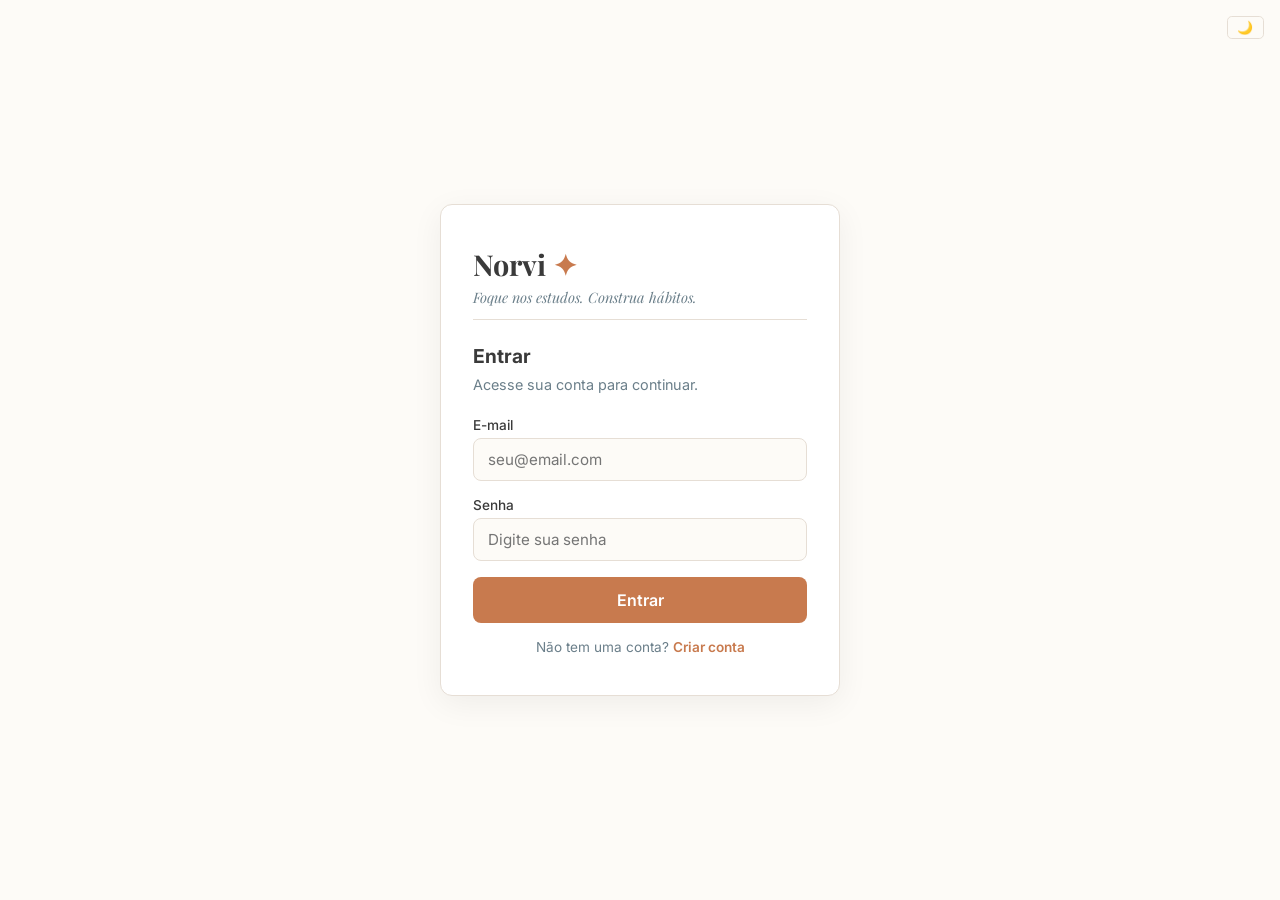
==== dashboard-admin.html @ acfc752b "feat: três níveis de dashboard com login separado e admin panel" ====
<!DOCTYPE html>
<html lang="pt-BR" data-theme="light">
<head>
    <meta charset="UTF-8" />
    <meta name="viewport" content="width=device-width, initial-scale=1.0" />
    <title>Norvi - Admin</title>
    <link rel="preconnect" href="https://fonts.googleapis.com">
    <link rel="preconnect" href="https://fonts.gstatic.com" crossorigin>
    <link href="https://fonts.googleapis.com/css2?family=Playfair+Display:ital,wght@0,400;0,700;1,400&family=Inter:wght@300;400;500;600;700&display=swap" rel="stylesheet">
    <style>
        /* ===== MESMO ESTILO DO DASHBOARD VIP ===== */
        /* (copiar o mesmo CSS do dashboard-vip.html + estilos extras para admin) */
        * {
            margin: 0;
            padding: 0;
            box-sizing: border-box;
        }
        :root {
            --off-white: #FDFBF7;
            --cinza-pedra: #3A3A3A;
            --siena-queimado: #C87A4E;
            --verde-salvia: #8DA89B;
            --azul-cinza: #6B7F8A;
            --marrom-claro: #E6DED5;
            --fonte-titulo: 'Playfair Display', serif;
            --fonte-corpo: 'Inter', sans-serif;
            --bg-body: var(--off-white);
            --bg-card: #FFFFFF;
            --texto-principal: var(--cinza-pedra);
            --texto-secundario: var(--azul-cinza);
            --borda: var(--marrom-claro);
            --sombra: rgba(0, 0, 0, 0.04);
            --transicao: 0.3s ease;
            --radius: 0.75rem;
            --ouro: #D4AF37;
            --sucesso: #5A9A7A;
            --erro: #D45A5A;
            --admin-cor: #7A4A9A;
        }
        [data-theme="dark"] {
            --off-white: #1A1A1A;
            --cinza-pedra: #E8E0D8;
            --siena-queimado: #D48A5A;
            --verde-salvia: #7A9A8A;
            --azul-cinza: #9A9A9A;
            --marrom-claro: #3A3A3A;
            --bg-body: #121212;
            --bg-card: #1E1E1E;
            --texto-principal: #E8E0D8;
            --texto-secundario: #9A9A9A;
            --borda: #3A3A3A;
            --sombra: rgba(0, 0, 0, 0.3);
            --ouro: #D4AF37;
            --sucesso: #5A9A7A;
            --erro: #D45A5A;
            --admin-cor: #9A6ABA;
        }
        body {
            background: var(--bg-body);
            color: var(--texto-principal);
            font-family: var(--fonte-corpo);
            min-height: 100vh;
            transition: background var(--transicao), color var(--transicao);
        }
        .container {
            max-width: 1200px;
            margin: 0 auto;
            padding: 0 1.5rem;
        }
        .top-bar {
            position: fixed;
            top: 0;
            left: 0;
            right: 0;
            z-index: 1000;
            background: var(--bg-card);
            border-bottom: 2px solid var(--admin-cor);
            padding: 0.5rem 1.5rem;
            display: flex;
            justify-content: space-between;
            align-items: center;
            flex-wrap: wrap;
            gap: 0.5rem;
            min-height: 56px;
            backdrop-filter: blur(8px);
            transition: background var(--transicao), border var(--transicao);
        }
        .top-bar .logo-mini {
            font-family: var(--fonte-titulo);
            font-weight: 700;
            font-size: 1.2rem;
            color: var(--texto-principal);
            text-decoration: none;
        }
        .top-bar .logo-mini span {
            color: var(--admin-cor);
        }
        .top-bar-acoes {
            display: flex;
            align-items: center;
            gap: 0.8rem;
            flex-wrap: wrap;
        }
        .top-bar .usuario-info {
            font-size: 0.8rem;
            color: var(--texto-secundario);
            display: flex;
            align-items: center;
            gap: 0.5rem;
        }
        .top-bar .usuario-info .badge {
            padding: 0.15rem 0.6rem;
            border-radius: 2rem;
            font-size: 0.6rem;
            font-weight: 700;
            text-transform: uppercase;
            letter-spacing: 0.5px;
        }
        .badge-admin {
            background: var(--admin-cor);
            color: #fff;
        }
        .btn-sair {
            background: transparent;
            border: 1px solid var(--borda);
            border-radius: 0.3rem;
            padding: 0.2rem 0.8rem;
            font-size: 0.7rem;
            font-weight: 600;
            color: var(--texto-secundario);
            cursor: pointer;
            transition: all 0.2s ease;
            font-family: var(--fonte-corpo);
            text-decoration: none;
        }
        .btn-sair:hover {
            border-color: var(--erro);
            color: var(--erro);
        }
        .tema-btn {
            background: transparent;
            border: 1px solid var(--borda);
            border-radius: 0.3rem;
            padding: 0.2rem 0.6rem;
            font-size: 0.8rem;
            font-weight: 600;
            color: var(--texto-secundario);
            cursor: pointer;
            transition: all 0.2s ease;
            font-family: var(--fonte-corpo);
        }
        .tema-btn:hover {
            border-color: var(--siena-queimado);
            color: var(--siena-queimado);
        }
        .dashboard-main {
            margin-top: 4.5rem;
            padding: 2rem 0;
        }
        .dashboard-grid {
            display: grid;
            grid-template-columns: 220px 1fr;
            gap: 2rem;
        }
        .sidebar {
            background: var(--bg-card);
            border: 1px solid var(--borda);
            border-radius: var(--radius);
            padding: 1.5rem 1rem;
            height: fit-content;
            position: sticky;
            top: 4.5rem;
        }
        .sidebar .usuario-avatar {
            text-align: center;
            margin-bottom: 1.5rem;
            padding-bottom: 1rem;
            border-bottom: 1px solid var(--borda);
        }
        .sidebar .usuario-avatar .avatar {
            width: 56px;
            height: 56px;
            border-radius: 50%;
            background: var(--admin-cor);
            color: #fff;
            display: flex;
            align-items: center;
            justify-content: center;
            font-size: 1.6rem;
            font-weight: 700;
            margin: 0 auto 0.5rem;
            font-family: var(--fonte-titulo);
        }
        .sidebar .usuario-avatar .nome {
            font-weight: 600;
            font-size: 0.9rem;
        }
        .sidebar .usuario-avatar .email {
            font-size: 0.7rem;
            color: var(--texto-secundario);
        }
        .sidebar nav {
            display: flex;
            flex-direction: column;
            gap: 0.2rem;
        }
        .sidebar nav a {
            display: flex;
            align-items: center;
            gap: 0.6rem;
            padding: 0.5rem 0.8rem;
            border-radius: 0.4rem;
            color: var(--texto-secundario);
            text-decoration: none;
            transition: all 0.2s ease;
            font-size: 0.85rem;
            font-weight: 500;
            cursor: pointer;
        }
        .sidebar nav a:hover {
            background: var(--bg-body);
            color: var(--texto-principal);
        }
        .sidebar nav a.ativo {
            background: rgba(200, 122, 78, 0.12);
            color: var(--siena-queimado);
        }
        .sidebar nav a .icone {
            font-size: 1rem;
            width: 22px;
            text-align: center;
        }
        .conteudo {
            background: var(--bg-card);
            border: 1px solid var(--borda);
            border-radius: var(--radius);
            padding: 2rem;
            transition: background var(--transicao), border var(--transicao);
        }
        .conteudo .page-header {
            display: flex;
            justify-content: space-between;
            align-items: center;
            margin-bottom: 1.5rem;
            flex-wrap: wrap;
            gap: 1rem;
        }
        .conteudo .page-header h2 {
            font-family: var(--fonte-titulo);
            font-size: 1.6rem;
            font-weight: 700;
        }
        .conteudo .page-header .data {
            font-size: 0.8rem;
            color: var(--texto-secundario);
        }

        /* ===== ADMIN - PAINEL DE CONTROLE ===== */
        .admin-stats {
            display: grid;
            grid-template-columns: repeat(auto-fit, minmax(160px, 1fr));
            gap: 1rem;
            margin-bottom: 2rem;
        }
        .admin-stat-card {
            background: var(--bg-body);
            border: 1px solid var(--borda);
            border-radius: var(--radius);
            padding: 1rem;
            text-align: center;
        }
        .admin-stat-card .numero {
            font-size: 1.8rem;
            font-weight: 700;
            font-family: var(--fonte-titulo);
            color: var(--admin-cor);
        }
        .admin-stat-card .rotulo {
            font-size: 0.75rem;
            color: var(--texto-secundario);
        }

        .tabela-usuarios {
            width: 100%;
            border-collapse: collapse;
            font-size: 0.85rem;
            margin-top: 0.5rem;
        }
        .tabela-usuarios th {
            text-align: left;
            padding: 0.5rem;
            border-bottom: 2px solid var(--borda);
            color: var(--texto-secundario);
            font-weight: 600;
            font-size: 0.75rem;
            text-transform: uppercase;
            letter-spacing: 0.5px;
        }
        .tabela-usuarios td {
            padding: 0.5rem;
            border-bottom: 1px solid var(--borda);
        }
        .tabela-usuarios .badge-role {
            padding: 0.15rem 0.5rem;
            border-radius: 2rem;
            font-size: 0.6rem;
            font-weight: 700;
            text-transform: uppercase;
        }
        .badge-role-normal {
            background: var(--azul-cinza);
            color: #fff;
        }
        .badge-role-vip {
            background: var(--ouro);
            color: #1A1A1A;
        }
        .badge-role-admin {
            background: var(--admin-cor);
            color: #fff;
        }
        .badge-role-banido {
            background: var(--erro);
            color: #fff;
        }
        .btn-acao {
            padding: 0.2rem 0.6rem;
            border: none;
            border-radius: 0.3rem;
            font-size: 0.65rem;
            font-weight: 600;
            cursor: pointer;
            transition: all 0.2s ease;
            font-family: var(--fonte-corpo);
            margin: 0.1rem;
        }
        .btn-acao.promover {
            background: var(--ouro);
            color: #1A1A1A;
        }
        .btn-acao.promover:hover {
            transform: scale(1.05);
        }
        .btn-acao.rebaixar {
            background: var(--azul-cinza);
            color: #fff;
        }
        .btn-acao.rebaixar:hover {
            transform: scale(1.05);
        }
        .btn-acao.banir {
            background: var(--erro);
            color: #fff;
        }
        .btn-acao.banir:hover {
            transform: scale(1.05);
        }
        .btn-acao.desbanir {
            background: var(--sucesso);
            color: #fff;
        }
        .btn-acao.desbanir:hover {
            transform: scale(1.05);
        }
        .btn-acao.remover {
            background: #222;
            color: #fff;
        }
        .btn-acao.remover:hover {
            transform: scale(1.05);
        }

        .feedback-global {
            position: fixed;
            top: 5rem;
            left: 50%;
            transform: translateX(-50%) translateY(-20px);
            padding: 0.7rem 1.8rem;
            border-radius: 0.5rem;
            font-weight: 500;
            font-size: 0.9rem;
            z-index: 3000;
            opacity: 0;
            visibility: hidden;
            transition: opacity 0.4s ease, transform 0.4s ease, visibility 0.4s ease;
            max-width: 90%;
            text-align: center;
            box-shadow: 0 8px 32px rgba(0, 0, 0, 0.12);
        }
        .feedback-global.visivel {
            opacity: 1;
            visibility: visible;
            transform: translateX(-50%) translateY(0);
        }
        .feedback-global.sucesso {
            background: var(--sucesso);
            color: #fff;
        }
        .feedback-global.erro {
            background: var(--erro);
            color: #fff;
        }
        .feedback-global.info {
            background: var(--azul-cinza);
            color: #fff;
        }

        @media (max-width:820px) {
            .dashboard-grid {
                grid-template-columns: 1fr;
            }
            .sidebar {
                position: static;
                display: flex;
                flex-wrap: wrap;
                gap: 0.5rem;
                align-items: center;
                padding: 0.8rem 1rem;
            }
            .sidebar .usuario-avatar {
                display: flex;
                align-items: center;
                gap: 0.8rem;
                border-bottom: none;
                padding-bottom: 0;
                margin-bottom: 0;
                flex: 1;
            }
            .sidebar .usuario-avatar .avatar {
                width: 36px;
                height: 36px;
                font-size: 1.2rem;
                margin: 0;
            }
            .sidebar nav {
                flex-direction: row;
                flex-wrap: wrap;
            }
            .sidebar nav a {
                padding: 0.3rem 0.6rem;
                font-size: 0.75rem;
            }
            .conteudo {
                padding: 1.2rem;
            }
            .tabela-usuarios {
                font-size: 0.7rem;
            }
            .tabela-usuarios th,
            .tabela-usuarios td {
                padding: 0.3rem;
            }
            .btn-acao {
                font-size: 0.55rem;
                padding: 0.15rem 0.4rem;
            }
        }
        @media (max-width:480px) {
            .conteudo .page-header h2 {
                font-size: 1.2rem;
            }
            .admin-stats {
                grid-template-columns: 1fr 1fr;
            }
            .top-bar .logo-mini {
                font-size: 1rem;
            }
            .top-bar-acoes {
                gap: 0.3rem;
            }
            .btn-sair {
                font-size: 0.6rem;
                padding: 0.15rem 0.6rem;
            }
            .tema-btn {
                font-size: 0.7rem;
                padding: 0.15rem 0.5rem;
            }
            .tabela-usuarios {
                font-size: 0.6rem;
            }
            .tabela-usuarios th,
            .tabela-usuarios td {
                padding: 0.2rem;
            }
            .btn-acao {
                font-size: 0.5rem;
                padding: 0.1rem 0.3rem;
                margin: 0.05rem;
            }
        }
    </style>
</head>
<body>

    <!-- TOP BAR -->
    <header class="top-bar">
        <a href="dashboard-admin.html" class="logo-mini">Norvi <span>✦</span> <span style="font-size:0.6rem;color:var(--admin-cor);">ADMIN</span></a>
        <div class="top-bar-acoes">
            <div class="usuario-info">
                <span id="usuarioNome">Admin</span>
                <span class="badge badge-admin">Admin</span>
            </div>
            <button class="tema-btn" id="temaBtn">🌙</button>
            <a href="login.html" class="btn-sair">Sair</a>
        </div>
    </header>

    <main class="dashboard-main">
        <div class="container">
            <div class="dashboard-grid">
                <aside class="sidebar">
                    <div class="usuario-avatar">
                        <div class="avatar" id="avatarInicial">A</div>
                        <div><div class="nome" id="sidebarNome">Admin</div><div class="email" id="sidebarEmail">admin@norvi.com</div></div>
                    </div>
                    <nav id="menuNav">
                        <a class="ativo" data-pagina="painel"><span class="icone">📊</span> Painel</a>
                        <a data-pagina="usuarios"><span class="icone">👥</span> Usuários</a>
                        <a data-pagina="config"><span class="icone">⚙️</span> Configurações</a>
                    </nav>
                </aside>

                <section class="conteudo" id="conteudoPrincipal">

                    <!-- PAINEL -->
                    <div id="paginaPainel">
                        <div class="page-header">
                            <h2>📊 Painel Administrativo</h2>
                            <span class="data" id="dataAtual"></span>
                        </div>

                        <div class="admin-stats" id="adminStats">
                            <div class="admin-stat-card">
                                <div class="numero" id="totalUsuarios">0</div>
                                <div class="rotulo">Total de Usuários</div>
                            </div>
                            <div class="admin-stat-card">
                                <div class="numero" id="totalVIP">0</div>
                                <div class="rotulo">Usuários VIP</div>
                            </div>
                            <div class="admin-stat-card">
                                <div class="numero" id="totalBanidos">0</div>
                                <div class="rotulo">Usuários Banidos</div>
                            </div>
                            <div class="admin-stat-card">
                                <div class="numero" id="totalAdmins">0</div>
                                <div class="rotulo">Administradores</div>
                            </div>
                        </div>

                        <div style="background:var(--bg-body);border-radius:var(--radius);padding:1rem;border:1px solid var(--borda);">
                            <h4 style="margin-bottom:0.5rem;font-size:0.9rem;">📋 Últimas Atividades</h4>
                            <div id="ultimasAtividades" style="font-size:0.85rem;color:var(--texto-secundario);">
                                <p>✅ Bem-vindo ao painel administrativo, SrPão!</p>
                                <p>👑 Você tem controle total sobre os usuários.</p>
                            </div>
                        </div>
                    </div>

                    <!-- USUÁRIOS -->
                    <div id="paginaUsuarios" style="display:none;">
                        <div class="page-header">
                            <h2>👥 Gerenciar Usuários</h2>
                            <span class="data">Sincronizado</span>
                        </div>
                        <p style="font-size:0.8rem;color:var(--texto-secundario);margin-bottom:1rem;">
                            Gerencie todos os usuários da plataforma. Você pode promover, banir ou remover contas.
                        </p>
                        <div style="overflow-x:auto;">
                            <table class="tabela-usuarios" id="tabelaUsuarios">
                                <thead>
                                    <tr>
                                        <th>Usuário</th>
                                        <th>E-mail</th>
                                        <th>Cargo</th>
                                        <th>Status</th>
                                        <th>Ações</th>
                                    </tr>
                                </thead>
                                <tbody id="listaUsuarios">
                                    <!-- Injetado via JS -->
                                </tbody>
                            </table>
                        </div>
                    </div>

                    <!-- CONFIGURAÇÕES -->
                    <div id="paginaConfig" style="display:none;">
                        <div class="page-header">
                            <h2>⚙️ Configurações</h2>
                            <span class="data">Admin</span>
                        </div>
                        <div style="background:var(--bg-body);border-radius:var(--radius);padding:1.5rem;border:1px solid var(--borda);">
                            <h4 style="margin-bottom:0.5rem;">🔧 Ações do Sistema</h4>
                            <div style="display:flex;gap:0.8rem;flex-wrap:wrap;margin-top:0.5rem;">
                                <button onclick="if(confirm('Resetar todos os dados?')){localStorage.clear();location.reload();}" style="padding:0.4rem 1rem;background:var(--erro);color:#fff;border:none;border-radius:0.3rem;cursor:pointer;font-weight:600;font-family:var(--fonte-corpo);">
                                    Resetar Dados
                                </button>
                                <button onclick="mostrarFeedback('🔄 Dados sincronizados com sucesso!','sucesso');" style="padding:0.4rem 1rem;background:var(--sucesso);color:#fff;border:none;border-radius:0.3rem;cursor:pointer;font-weight:600;font-family:var(--fonte-corpo);">
                                    Sincronizar Agora
                                </button>
                                <button onclick="exportarDados();" style="padding:0.4rem 1rem;background:var(--azul-cinza);color:#fff;border:none;border-radius:0.3rem;cursor:pointer;font-weight:600;font-family:var(--fonte-corpo);">
                                    Exportar Dados (JSON)
                                </button>
                            </div>
                        </div>
                    </div>

                </section>
            </div>
        </div>
    </main>

    <script>
        (function() {
            'use strict';

            // ============================================================
            // SESSÃO
            // ============================================================
            const sessao = JSON.parse(localStorage.getItem('norvi_sessao') || '{}');
            if (!sessao.email || sessao.tipo !== 'admin') {
                window.location.href = 'login.html';
                return;
            }

            // ============================================================
            // BASE DE DADOS DE USUÁRIOS (SIMULADA)
            // ============================================================
            let usuariosDB = [
                { id: 1, nome: 'Ana C.', email: 'ana@email.com', tipo: 'normal', status: 'ativo' },
                { id: 2, nome: 'João M.', email: 'joao@email.com', tipo: 'normal', status: 'ativo' },
                { id: 3, nome: 'Carla S.', email: 'carla@email.com', tipo: 'vip', status: 'ativo' },
                { id: 4, nome: 'Pedro R.', email: 'pedro@email.com', tipo: 'normal', status: 'banido' },
                { id: 5, nome: 'SrPão', email: 'admin@norvi.com', tipo: 'admin', status: 'ativo' },
                { id: 6, nome: 'VIP User', email: 'vip@email.com', tipo: 'vip', status: 'ativo' },
            ];

            // ============================================================
            // FUNÇÕES DE RENDERIZAÇÃO
            // ============================================================
            function renderizarUsuario() {
                const ini = sessao.nome.charAt(0).toUpperCase();
                document.getElementById('avatarInicial').textContent = ini;
                document.getElementById('sidebarNome').textContent = sessao.nome;
                document.getElementById('sidebarEmail').textContent = sessao.email;
                document.getElementById('usuarioNome').textContent = sessao.nome;
            }

            function renderizarStats() {
                const total = usuariosDB.length;
                const vips = usuariosDB.filter(u => u.tipo === 'vip' && u.status === 'ativo').length;
                const banidos = usuariosDB.filter(u => u.status === 'banido').length;
                const admins = usuariosDB.filter(u => u.tipo === 'admin').length;
                document.getElementById('totalUsuarios').textContent = total;
                document.getElementById('totalVIP').textContent = vips;
                document.getElementById('totalBanidos').textContent = banidos;
                document.getElementById('totalAdmins').textContent = admins;
            }

            function renderizarTabelaUsuarios() {
                const tbody = document.getElementById('listaUsuarios');
                tbody.innerHTML = '';

                usuariosDB.forEach(u => {
                    const tr = document.createElement('tr');

                    // Nome
                    const tdNome = document.createElement('td');
                    tdNome.textContent = u.nome;

                    // Email
                    const tdEmail = document.createElement('td');
                    tdEmail.textContent = u.email;

                    // Cargo
                    const tdCargo = document.createElement('td');
                    const badge = document.createElement('span');
                    badge.className = 'badge-role';
                    if (u.tipo === 'admin') {
                        badge.classList.add('badge-role-admin');
                        badge.textContent = 'Admin';
                    } else if (u.tipo === 'vip') {
                        badge.classList.add('badge-role-vip');
                        badge.textContent = 'VIP';
                    } else {
                        badge.classList.add('badge-role-normal');
                        badge.textContent = 'Normal';
                    }
                    tdCargo.appendChild(badge);

                    // Status
                    const tdStatus = document.createElement('td');
                    const statusBadge = document.createElement('span');
                    statusBadge.className = 'badge-role';
                    if (u.status === 'banido') {
                        statusBadge.classList.add('badge-role-banido');
                        statusBadge.textContent = 'Banido';
                    } else {
                        statusBadge.classList.add('badge-role-normal');
                        statusBadge.textContent = 'Ativo';
                    }
                    tdStatus.appendChild(statusBadge);

                    // Ações
                    const tdAcoes = document.createElement('td');
                    tdAcoes.style.display = 'flex';
                    tdAcoes.style.gap = '0.2rem';
                    tdAcoes.style.flexWrap = 'wrap';

                    // Não pode remover/banir o próprio admin
                    const isSelf = u.email === sessao.email;

                    if (u.tipo !== 'admin' || isSelf) {
                        // Promover a VIP
                        if (u.tipo !== 'vip' && u.status !== 'banido' && !isSelf) {
                            const btnPromover = document.createElement('button');
                            btnPromover.className = 'btn-acao promover';
                            btnPromover.textContent = '⬆ VIP';
                            btnPromover.addEventListener('click', function(e) {
                                e.stopPropagation();
                                u.tipo = 'vip';
                                u.status = 'ativo';
                                renderizarTudo();
                                mostrarFeedback(`✅ ${u.nome} promovido a VIP!`, 'sucesso');
                            });
                            tdAcoes.appendChild(btnPromover);
                        }

                        // Rebaixar de VIP
                        if (u.tipo === 'vip' && !isSelf) {
                            const btnRebaixar = document.createElement('button');
                            btnRebaixar.className = 'btn-acao rebaixar';
                            btnRebaixar.textContent = '⬇ Normal';
                            btnRebaixar.addEventListener('click', function(e) {
                                e.stopPropagation();
                                u.tipo = 'normal';
                                renderizarTudo();
                                mostrarFeedback(`↕️ ${u.nome} rebaixado para Normal.`, 'info');
                            });
                            tdAcoes.appendChild(btnRebaixar);
                        }

                        // Banir
                        if (u.status !== 'banido' && !isSelf) {
                            const btnBanir = document.createElement('button');
                            btnBanir.className = 'btn-acao banir';
                            btnBanir.textContent = '🚫 Banir';
                            btnBanir.addEventListener('click', function(e) {
                                e.stopPropagation();
                                if (confirm(`Banir ${u.nome}?`)) {
                                    u.status = 'banido';
                                    renderizarTudo();
                                    mostrarFeedback(`⛔ ${u.nome} foi banido.`, 'erro');
                                }
                            });
                            tdAcoes.appendChild(btnBanir);
                        }

                        // Desbanir
                        if (u.status === 'banido' && !isSelf) {
                            const btnDesbanir = document.createElement('button');
                            btnDesbanir.className = 'btn-acao desbanir';
                            btnDesbanir.textContent = '✅ Desbanir';
                            btnDesbanir.addEventListener('click', function(e) {
                                e.stopPropagation();
                                u.status = 'ativo';
                                renderizarTudo();
                                mostrarFeedback(`✅ ${u.nome} foi desbanido.`, 'sucesso');
                            });
                            tdAcoes.appendChild(btnDesbanir);
                        }

                        // Remover (apenas para não-admin)
                        if (u.tipo !== 'admin' && !isSelf) {
                            const btnRemover = document.createElement('button');
                            btnRemover.className = 'btn-acao remover';
                            btnRemover.textContent = '🗑️';
                            btnRemover.addEventListener('click', function(e) {
                                e.stopPropagation();
                                if (confirm(`Remover permanentemente ${u.nome}?`)) {
                                    const idx = usuariosDB.indexOf(u);
                                    if (idx > -1) {
                                        usuariosDB.splice(idx, 1);
                                        renderizarTudo();
                                        mostrarFeedback(`🗑️ ${u.nome} removido do sistema.`, 'info');
                                    }
                                }
                            });
                            tdAcoes.appendChild(btnRemover);
                        }
                    } else {
                        const span = document.createElement('span');
                        span.style.fontSize = '0.6rem';
                        span.style.color = 'var(--texto-secundario)';
                        span.textContent = '👑 Você';
                        tdAcoes.appendChild(span);
                    }

                    tr.appendChild(tdNome);
                    tr.appendChild(tdEmail);
                    tr.appendChild(tdCargo);
                    tr.appendChild(tdStatus);
                    tr.appendChild(tdAcoes);
                    tbody.appendChild(tr);
                });
            }

            function renderizarTudo() {
                renderizarStats();
                renderizarTabelaUsuarios();
            }

            // ============================================================
            // NAVEGAÇÃO
            // ============================================================
            function navegarPara(pagina) {
                const paginas = ['painel', 'usuarios', 'config'];
                paginas.forEach(p => {
                    const el = document.getElementById('pagina' + p.charAt(0).toUpperCase() + p.slice(1));
                    if (el) el.style.display = (p === pagina) ? 'block' : 'none';
                });
                document.querySelectorAll('#menuNav a').forEach(a => {
                    a.classList.toggle('ativo', a.dataset.pagina === pagina);
                });
                if (pagina === 'painel') renderizarStats();
                if (pagina === 'usuarios') renderizarTabelaUsuarios();
                if (history.pushState) history.pushState(null, '', '#pagina=' + pagina);
            }

            document.querySelectorAll('#menuNav a').forEach(link => {
                link.addEventListener('click', function(e) {
                    e.preventDefault();
                    navegarPara(this.dataset.pagina);
                });
            });

            // ============================================================
            // EXPORTAR DADOS
            // ============================================================
            window.exportarDados = function() {
                const data = {
                    usuarios: usuariosDB,
                    exportado: new Date().toISOString()
                };
                const blob = new Blob([JSON.stringify(data, null, 2)], { type: 'application/json' });
                const url = URL.createObjectURL(blob);
                const a = document.createElement('a');
                a.href = url;
                a.download = 'norvi_usuarios_' + Date.now() + '.json';
                document.body.appendChild(a);
                a.click();
                document.body.removeChild(a);
                URL.revokeObjectURL(url);
                mostrarFeedback('📥 Dados exportados com sucesso!', 'sucesso');
            };

            // ============================================================
            // TEMA
            // ============================================================
            function alternarTema() {
                const html = document.documentElement;
                const atual = html.getAttribute('data-theme');
                const novo = atual === 'dark' ? 'light' : 'dark';
                html.setAttribute('data-theme', novo);
                document.getElementById('temaBtn').textContent = novo === 'dark' ? '☀️' : '🌙';
                localStorage.setItem('norvi_tema', novo);
            }
            const tema = localStorage.getItem('norvi_tema') || 'light';
            document.documentElement.setAttribute('data-theme', tema);
            document.getElementById('temaBtn').textContent = tema === 'dark' ? '☀️' : '🌙';
            document.getElementById('temaBtn').addEventListener('click', alternarTema);

            // ============================================================
            // DATA
            // ============================================================
            function atualizarData() {
                const agora = new Date();
                const dias = ['domingo', 'segunda', 'terça', 'quarta', 'quinta', 'sexta', 'sábado'];
                const meses = ['janeiro', 'fevereiro', 'março', 'abril', 'maio', 'junho', 'julho', 'agosto', 'setembro',
                    'outubro', 'novembro', 'dezembro'
                ];
                document.getElementById('dataAtual').textContent =
                    `${dias[agora.getDay()]}, ${agora.getDate()} ${meses[agora.getMonth()]} ${agora.getFullYear()}`;
            }

            // ============================================================
            // FEEDBACK
            // ============================================================
            let feedbackTimeout = null;

            function mostrarFeedback(msg, tipo = 'info', duracao = 3500) {
                let el = document.getElementById('feedbackGlobal');
                if (!el) {
                    const d = document.createElement('div');
                    d.id = 'feedbackGlobal';
                    d.className = 'feedback-global';
                    document.body.appendChild(d);
                    el = d;
                }
                if (feedbackTimeout) clearTimeout(feedbackTimeout);
                el.className = 'feedback-global';
                el.textContent = msg;
                void el.offsetWidth;
                el.classList.add('visivel', tipo);
                feedbackTimeout = setTimeout(() => { el.classList.remove('visivel');
                    feedbackTimeout = null; }, duracao);
            }
            window.mostrarFeedback = mostrarFeedback;

            // ============================================================
            // SAIR
            // ============================================================
            document.querySelector('.btn-sair').addEventListener('click', function(e) {
                e.preventDefault();
                if (confirm('Deseja sair?')) {
                    localStorage.removeItem('norvi_sessao');
                    window.location.href = 'login.html';
                }
            });

            // ============================================================
            // INICIAR
            // ============================================================
            renderizarUsuario();
            atualizarData();
            renderizarTudo();

            const hash = window.location.hash.match(/pagina=(\w+)/);
            navegarPara(hash ? hash[1] : 'painel');

            window.addEventListener('hashchange', function() {
                const h = window.location.hash.match(/pagina=(\w+)/);
                if (h) navegarPara(h[1]);
            });

        })();
    </script>
</body>
</html>
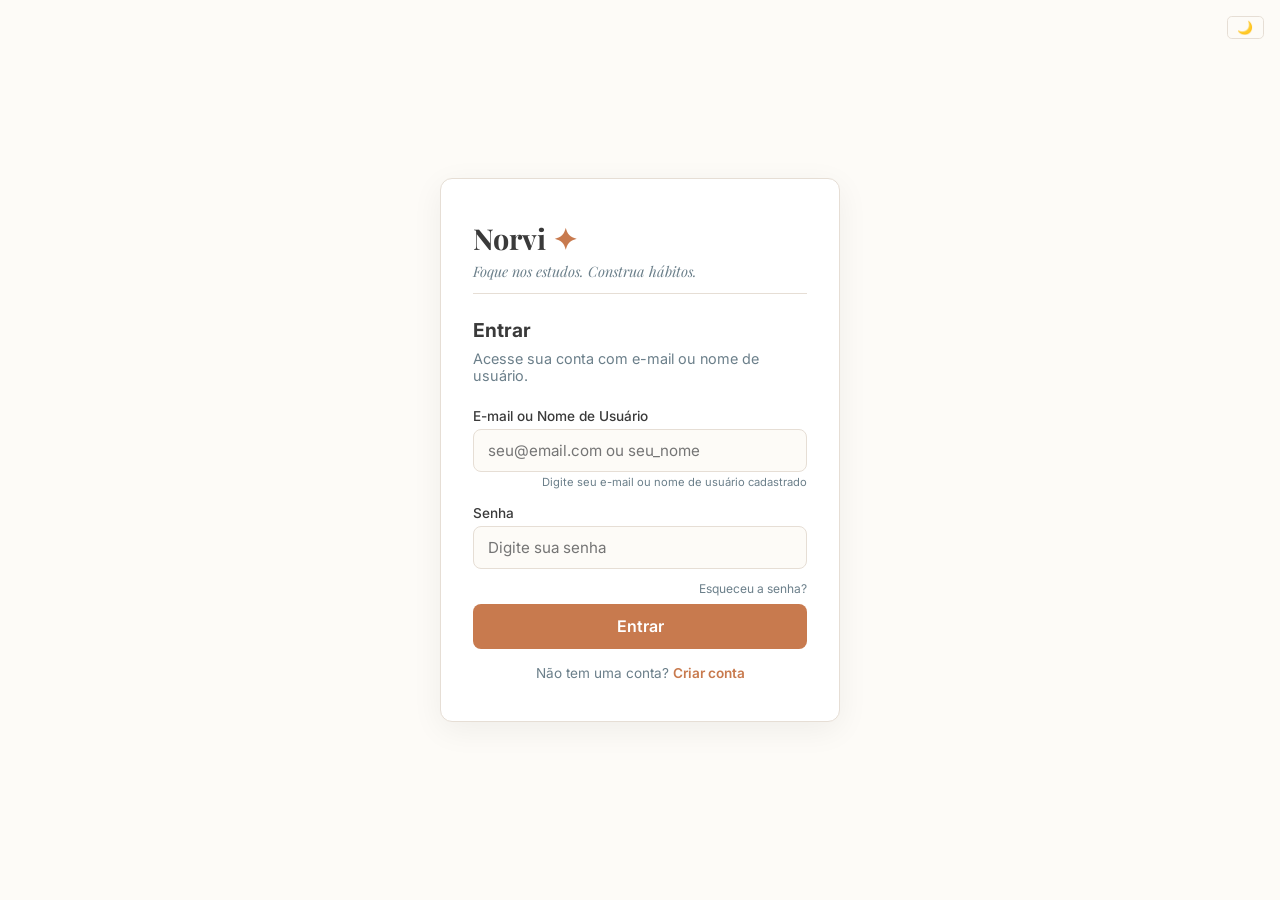
==== commit 5419b2db: "fix: admin panel agora mostra apenas usuarios reais do localStorage" ====
--- a/dashboard-admin.html
+++ b/dashboard-admin.html
@@ -9,7 +9,6 @@
     <link href="https://fonts.googleapis.com/css2?family=Playfair+Display:ital,wght@0,400;0,700;1,400&family=Inter:wght@300;400;500;600;700&display=swap" rel="stylesheet">
     <style>
         /* ===== MESMO ESTILO DO DASHBOARD VIP ===== */
-        /* (copiar o mesmo CSS do dashboard-vip.html + estilos extras para admin) */
         * {
             margin: 0;
             padding: 0;
@@ -255,7 +254,6 @@
             color: var(--texto-secundario);
         }
 
-        /* ===== ADMIN - PAINEL DE CONTROLE ===== */
         .admin-stats {
             display: grid;
             grid-template-columns: repeat(auto-fit, minmax(160px, 1fr));
@@ -553,7 +551,8 @@
                             <h4 style="margin-bottom:0.5rem;font-size:0.9rem;">📋 Últimas Atividades</h4>
                             <div id="ultimasAtividades" style="font-size:0.85rem;color:var(--texto-secundario);">
                                 <p>✅ Bem-vindo ao painel administrativo, SrPão!</p>
-                                <p>👑 Você tem controle total sobre os usuários.</p>
+                                <p>👑 Você tem controle total sobre os usuários reais.</p>
+                                <p id="ultimoUpdate" style="font-size:0.75rem;color:var(--texto-secundario);margin-top:0.3rem;"></p>
                             </div>
                         </div>
                     </div>
@@ -562,15 +561,16 @@
                     <div id="paginaUsuarios" style="display:none;">
                         <div class="page-header">
                             <h2>👥 Gerenciar Usuários</h2>
-                            <span class="data">Sincronizado</span>
+                            <span class="data" id="sincronizacaoStatus">✅ Sincronizado</span>
                         </div>
                         <p style="font-size:0.8rem;color:var(--texto-secundario);margin-bottom:1rem;">
-                            Gerencie todos os usuários da plataforma. Você pode promover, banir ou remover contas.
+                            Lista de usuários reais cadastrados na plataforma. Gerencie contas, promoções e banimentos.
                         </p>
                         <div style="overflow-x:auto;">
                             <table class="tabela-usuarios" id="tabelaUsuarios">
                                 <thead>
                                     <tr>
+                                        <th>#</th>
                                         <th>Usuário</th>
                                         <th>E-mail</th>
                                         <th>Cargo</th>
@@ -583,6 +583,14 @@
                                 </tbody>
                             </table>
                         </div>
+                        <div style="margin-top:1rem;display:flex;gap:0.8rem;flex-wrap:wrap;">
+                            <button onclick="sincronizarUsuarios()" style="padding:0.4rem 1.2rem;background:var(--sucesso);color:#fff;border:none;border-radius:0.3rem;cursor:pointer;font-weight:600;font-family:var(--fonte-corpo);">
+                                🔄 Sincronizar Agora
+                            </button>
+                            <span style="font-size:0.75rem;color:var(--texto-secundario);display:flex;align-items:center;">
+                                Última sincronização: <span id="ultimaSincronizacao" style="margin-left:0.3rem;">agora</span>
+                            </span>
+                        </div>
                     </div>
 
                     <!-- CONFIGURAÇÕES -->
@@ -597,7 +605,7 @@
                                 <button onclick="if(confirm('Resetar todos os dados?')){localStorage.clear();location.reload();}" style="padding:0.4rem 1rem;background:var(--erro);color:#fff;border:none;border-radius:0.3rem;cursor:pointer;font-weight:600;font-family:var(--fonte-corpo);">
                                     Resetar Dados
                                 </button>
-                                <button onclick="mostrarFeedback('🔄 Dados sincronizados com sucesso!','sucesso');" style="padding:0.4rem 1rem;background:var(--sucesso);color:#fff;border:none;border-radius:0.3rem;cursor:pointer;font-weight:600;font-family:var(--fonte-corpo);">
+                                <button onclick="sincronizarUsuarios();mostrarFeedback('🔄 Dados sincronizados com sucesso!','sucesso');" style="padding:0.4rem 1rem;background:var(--sucesso);color:#fff;border:none;border-radius:0.3rem;cursor:pointer;font-weight:600;font-family:var(--fonte-corpo);">
                                     Sincronizar Agora
                                 </button>
                                 <button onclick="exportarDados();" style="padding:0.4rem 1rem;background:var(--azul-cinza);color:#fff;border:none;border-radius:0.3rem;cursor:pointer;font-weight:600;font-family:var(--fonte-corpo);">
@@ -626,19 +634,40 @@
             }
 
             // ============================================================
-            // BASE DE DADOS DE USUÁRIOS (SIMULADA)
-            // ============================================================
-            let usuariosDB = [
-                { id: 1, nome: 'Ana C.', email: 'ana@email.com', tipo: 'normal', status: 'ativo' },
-                { id: 2, nome: 'João M.', email: 'joao@email.com', tipo: 'normal', status: 'ativo' },
-                { id: 3, nome: 'Carla S.', email: 'carla@email.com', tipo: 'vip', status: 'ativo' },
-                { id: 4, nome: 'Pedro R.', email: 'pedro@email.com', tipo: 'normal', status: 'banido' },
-                { id: 5, nome: 'SrPão', email: 'admin@norvi.com', tipo: 'admin', status: 'ativo' },
-                { id: 6, nome: 'VIP User', email: 'vip@email.com', tipo: 'vip', status: 'ativo' },
-            ];
-
-            // ============================================================
-            // FUNÇÕES DE RENDERIZAÇÃO
+            // FUNÇÃO PARA BUSCAR USUÁRIOS DO LOCALSTORAGE (APENAS REAIS)
+            // ============================================================
+            function getUsuariosReais() {
+                const usuariosStr = localStorage.getItem('norvi_usuarios');
+                const usuarios = usuariosStr ? JSON.parse(usuariosStr) : [];
+
+                // Adiciona o admin manualmente se não existir na lista
+                const adminExists = usuarios.find(u => u.email === 'admin@norvi.com');
+                if (!adminExists) {
+                    usuarios.push({
+                        id: 'admin_' + Date.now(),
+                        nome: 'SrPão',
+                        email: 'admin@norvi.com',
+                        senha: 'Reipao20114377!',
+                        tipo: 'admin',
+                        status: 'ativo',
+                        dataCriacao: new Date().toISOString()
+                    });
+                    localStorage.setItem('norvi_usuarios', JSON.stringify(usuarios));
+                }
+
+                // Garantir que todos os usuários tenham os campos necessários
+                return usuarios.map(u => ({
+                    ...u,
+                    id: u.id || 'user_' + Date.now() + '_' + Math.random().toString(36).substr(2, 6),
+                    nome: u.nome || u.email.split('@')[0] || 'Usuário',
+                    tipo: u.tipo || 'normal',
+                    status: u.status || 'ativo',
+                    dataCriacao: u.dataCriacao || new Date().toISOString()
+                }));
+            }
+
+            // ============================================================
+            // FUNÇÕES DE RENDERIZAÇÃO (APENAS USUÁRIOS REAIS)
             // ============================================================
             function renderizarUsuario() {
                 const ini = sessao.nome.charAt(0).toUpperCase();
@@ -649,26 +678,52 @@
             }
 
             function renderizarStats() {
-                const total = usuariosDB.length;
-                const vips = usuariosDB.filter(u => u.tipo === 'vip' && u.status === 'ativo').length;
-                const banidos = usuariosDB.filter(u => u.status === 'banido').length;
-                const admins = usuariosDB.filter(u => u.tipo === 'admin').length;
+                const usuarios = getUsuariosReais();
+                const total = usuarios.length;
+                const vips = usuarios.filter(u => u.tipo === 'vip' && u.status !== 'banido').length;
+                const banidos = usuarios.filter(u => u.status === 'banido').length;
+                const admins = usuarios.filter(u => u.tipo === 'admin').length;
+
                 document.getElementById('totalUsuarios').textContent = total;
                 document.getElementById('totalVIP').textContent = vips;
                 document.getElementById('totalBanidos').textContent = banidos;
                 document.getElementById('totalAdmins').textContent = admins;
+
+                // Atualiza último update
+                const agora = new Date();
+                document.getElementById('ultimoUpdate').textContent =
+                    `Última atualização: ${agora.toLocaleString('pt-BR')}`;
             }
 
             function renderizarTabelaUsuarios() {
                 const tbody = document.getElementById('listaUsuarios');
+                const usuarios = getUsuariosReais();
+
+                if (usuarios.length === 0) {
+                    tbody.innerHTML = `
+                            <tr>
+                                <td colspan="6" style="text-align:center;padding:2rem;color:var(--texto-secundario);">
+                                    📭 Nenhum usuário cadastrado ainda.
+                                </td>
+                            </tr>
+                        `;
+                    return;
+                }
+
                 tbody.innerHTML = '';
 
-                usuariosDB.forEach(u => {
+                usuarios.forEach((u, index) => {
                     const tr = document.createElement('tr');
+
+                    // Número
+                    const tdNum = document.createElement('td');
+                    tdNum.textContent = index + 1;
+                    tdNum.style.fontSize = '0.7rem';
+                    tdNum.style.color = 'var(--texto-secundario)';
 
                     // Nome
                     const tdNome = document.createElement('td');
-                    tdNome.textContent = u.nome;
+                    tdNome.textContent = u.nome || 'Sem nome';
 
                     // Email
                     const tdEmail = document.createElement('td');
@@ -709,95 +764,108 @@
                     tdAcoes.style.gap = '0.2rem';
                     tdAcoes.style.flexWrap = 'wrap';
 
-                    // Não pode remover/banir o próprio admin
                     const isSelf = u.email === sessao.email;
 
-                    if (u.tipo !== 'admin' || isSelf) {
+                    // Não pode modificar o próprio admin
+                    if (u.tipo === 'admin' && isSelf) {
+                        const span = document.createElement('span');
+                        span.style.fontSize = '0.6rem';
+                        span.style.color = 'var(--texto-secundario)';
+                        span.textContent = '👑 Você';
+                        tdAcoes.appendChild(span);
+                    } else if (u.tipo === 'admin' && !isSelf) {
+                        // Mostra outros admins (não pode modificar)
+                        const span = document.createElement('span');
+                        span.style.fontSize = '0.6rem';
+                        span.style.color = 'var(--texto-secundario)';
+                        span.textContent = '🔒 Admin';
+                        tdAcoes.appendChild(span);
+                    } else {
                         // Promover a VIP
-                        if (u.tipo !== 'vip' && u.status !== 'banido' && !isSelf) {
-                            const btnPromover = document.createElement('button');
-                            btnPromover.className = 'btn-acao promover';
-                            btnPromover.textContent = '⬆ VIP';
-                            btnPromover.addEventListener('click', function(e) {
+                        if (u.tipo !== 'vip' && u.status !== 'banido') {
+                            const btn = document.createElement('button');
+                            btn.className = 'btn-acao promover';
+                            btn.textContent = '⬆ VIP';
+                            btn.addEventListener('click', function(e) {
                                 e.stopPropagation();
                                 u.tipo = 'vip';
                                 u.status = 'ativo';
+                                salvarUsuarios(usuarios);
                                 renderizarTudo();
                                 mostrarFeedback(`✅ ${u.nome} promovido a VIP!`, 'sucesso');
                             });
-                            tdAcoes.appendChild(btnPromover);
+                            tdAcoes.appendChild(btn);
                         }
 
                         // Rebaixar de VIP
-                        if (u.tipo === 'vip' && !isSelf) {
-                            const btnRebaixar = document.createElement('button');
-                            btnRebaixar.className = 'btn-acao rebaixar';
-                            btnRebaixar.textContent = '⬇ Normal';
-                            btnRebaixar.addEventListener('click', function(e) {
+                        if (u.tipo === 'vip' && u.status !== 'banido') {
+                            const btn = document.createElement('button');
+                            btn.className = 'btn-acao rebaixar';
+                            btn.textContent = '⬇ Normal';
+                            btn.addEventListener('click', function(e) {
                                 e.stopPropagation();
                                 u.tipo = 'normal';
+                                salvarUsuarios(usuarios);
                                 renderizarTudo();
                                 mostrarFeedback(`↕️ ${u.nome} rebaixado para Normal.`, 'info');
                             });
-                            tdAcoes.appendChild(btnRebaixar);
+                            tdAcoes.appendChild(btn);
                         }
 
                         // Banir
-                        if (u.status !== 'banido' && !isSelf) {
-                            const btnBanir = document.createElement('button');
-                            btnBanir.className = 'btn-acao banir';
-                            btnBanir.textContent = '🚫 Banir';
-                            btnBanir.addEventListener('click', function(e) {
+                        if (u.status !== 'banido') {
+                            const btn = document.createElement('button');
+                            btn.className = 'btn-acao banir';
+                            btn.textContent = '🚫 Banir';
+                            btn.addEventListener('click', function(e) {
                                 e.stopPropagation();
                                 if (confirm(`Banir ${u.nome}?`)) {
                                     u.status = 'banido';
+                                    salvarUsuarios(usuarios);
                                     renderizarTudo();
                                     mostrarFeedback(`⛔ ${u.nome} foi banido.`, 'erro');
                                 }
                             });
-                            tdAcoes.appendChild(btnBanir);
+                            tdAcoes.appendChild(btn);
                         }
 
                         // Desbanir
-                        if (u.status === 'banido' && !isSelf) {
-                            const btnDesbanir = document.createElement('button');
-                            btnDesbanir.className = 'btn-acao desbanir';
-                            btnDesbanir.textContent = '✅ Desbanir';
-                            btnDesbanir.addEventListener('click', function(e) {
+                        if (u.status === 'banido') {
+                            const btn = document.createElement('button');
+                            btn.className = 'btn-acao desbanir';
+                            btn.textContent = '✅ Desbanir';
+                            btn.addEventListener('click', function(e) {
                                 e.stopPropagation();
                                 u.status = 'ativo';
+                                salvarUsuarios(usuarios);
                                 renderizarTudo();
                                 mostrarFeedback(`✅ ${u.nome} foi desbanido.`, 'sucesso');
                             });
-                            tdAcoes.appendChild(btnDesbanir);
+                            tdAcoes.appendChild(btn);
                         }
 
-                        // Remover (apenas para não-admin)
-                        if (u.tipo !== 'admin' && !isSelf) {
-                            const btnRemover = document.createElement('button');
-                            btnRemover.className = 'btn-acao remover';
-                            btnRemover.textContent = '🗑️';
-                            btnRemover.addEventListener('click', function(e) {
+                        // Remover (exceto admin)
+                        if (u.tipo !== 'admin') {
+                            const btn = document.createElement('button');
+                            btn.className = 'btn-acao remover';
+                            btn.textContent = '🗑️';
+                            btn.addEventListener('click', function(e) {
                                 e.stopPropagation();
                                 if (confirm(`Remover permanentemente ${u.nome}?`)) {
-                                    const idx = usuariosDB.indexOf(u);
+                                    const idx = usuarios.indexOf(u);
                                     if (idx > -1) {
-                                        usuariosDB.splice(idx, 1);
+                                        usuarios.splice(idx, 1);
+                                        salvarUsuarios(usuarios);
                                         renderizarTudo();
                                         mostrarFeedback(`🗑️ ${u.nome} removido do sistema.`, 'info');
                                     }
                                 }
                             });
-                            tdAcoes.appendChild(btnRemover);
+                            tdAcoes.appendChild(btn);
                         }
-                    } else {
-                        const span = document.createElement('span');
-                        span.style.fontSize = '0.6rem';
-                        span.style.color = 'var(--texto-secundario)';
-                        span.textContent = '👑 Você';
-                        tdAcoes.appendChild(span);
                     }
 
+                    tr.appendChild(tdNum);
                     tr.appendChild(tdNome);
                     tr.appendChild(tdEmail);
                     tr.appendChild(tdCargo);
@@ -805,11 +873,44 @@
                     tr.appendChild(tdAcoes);
                     tbody.appendChild(tr);
                 });
-            }
-
+
+                // Atualiza timestamp da sincronização
+                const agora = new Date();
+                document.getElementById('ultimaSincronizacao').textContent =
+                    agora.toLocaleString('pt-BR');
+                document.getElementById('sincronizacaoStatus').textContent = '✅ Sincronizado';
+            }
+
+            // ============================================================
+            // FUNÇÃO PARA SALVAR USUÁRIOS NO LOCALSTORAGE
+            // ============================================================
+            function salvarUsuarios(usuarios) {
+                // Remove o campo 'id' que é apenas para exibição
+                const usuariosParaSalvar = usuarios.map(u => {
+                    const { id, ...resto } = u;
+                    return resto;
+                });
+                localStorage.setItem('norvi_usuarios', JSON.stringify(usuariosParaSalvar));
+            }
+
+            // ============================================================
+            // FUNÇÃO DE SINCRONIZAÇÃO
+            // ============================================================
+            function sincronizarUsuarios() {
+                renderizarTudo();
+                mostrarFeedback('🔄 Dados sincronizados com sucesso!', 'sucesso', 2000);
+            }
+
+            // ============================================================
+            // RENDERIZAR TUDO
+            // ============================================================
             function renderizarTudo() {
                 renderizarStats();
                 renderizarTabelaUsuarios();
+                // Atualiza o status da sincronização
+                const agora = new Date();
+                document.getElementById('ultimaSincronizacao').textContent =
+                    agora.toLocaleString('pt-BR');
             }
 
             // ============================================================
@@ -840,15 +941,17 @@
             // EXPORTAR DADOS
             // ============================================================
             window.exportarDados = function() {
+                const usuarios = getUsuariosReais();
                 const data = {
-                    usuarios: usuariosDB,
-                    exportado: new Date().toISOString()
+                    usuarios: usuarios,
+                    exportado: new Date().toISOString(),
+                    total: usuarios.length
                 };
                 const blob = new Blob([JSON.stringify(data, null, 2)], { type: 'application/json' });
                 const url = URL.createObjectURL(blob);
                 const a = document.createElement('a');
                 a.href = url;
-                a.download = 'norvi_usuarios_' + Date.now() + '.json';
+                a.download = 'norvi_usuarios_reais_' + Date.now() + '.json';
                 document.body.appendChild(a);
                 a.click();
                 document.body.removeChild(a);
@@ -878,8 +981,8 @@
             function atualizarData() {
                 const agora = new Date();
                 const dias = ['domingo', 'segunda', 'terça', 'quarta', 'quinta', 'sexta', 'sábado'];
-                const meses = ['janeiro', 'fevereiro', 'março', 'abril', 'maio', 'junho', 'julho', 'agosto', 'setembro',
-                    'outubro', 'novembro', 'dezembro'
+                const meses = ['janeiro', 'fevereiro', 'março', 'abril', 'maio', 'junho',
+                    'julho', 'agosto', 'setembro', 'outubro', 'novembro', 'dezembro'
                 ];
                 document.getElementById('dataAtual').textContent =
                     `${dias[agora.getDay()]}, ${agora.getDate()} ${meses[agora.getMonth()]} ${agora.getFullYear()}`;
@@ -904,8 +1007,10 @@
                 el.textContent = msg;
                 void el.offsetWidth;
                 el.classList.add('visivel', tipo);
-                feedbackTimeout = setTimeout(() => { el.classList.remove('visivel');
-                    feedbackTimeout = null; }, duracao);
+                feedbackTimeout = setTimeout(() => {
+                    el.classList.remove('visivel');
+                    feedbackTimeout = null;
+                }, duracao);
             }
             window.mostrarFeedback = mostrarFeedback;
 
@@ -921,6 +1026,12 @@
             });
 
             // ============================================================
+            // EXPOR FUNÇÕES PARA ONCLICK
+            // ============================================================
+            window.sincronizarUsuarios = sincronizarUsuarios;
+            window.exportarDados = exportarDados;
+
+            // ============================================================
             // INICIAR
             // ============================================================
             renderizarUsuario();
@@ -935,7 +1046,11 @@
                 if (h) navegarPara(h[1]);
             });
 
+            // Sincroniza automaticamente a cada 30 segundos
+            setInterval(sincronizarUsuarios, 30000);
+
         })();
     </script>
+
 </body>
 </html>
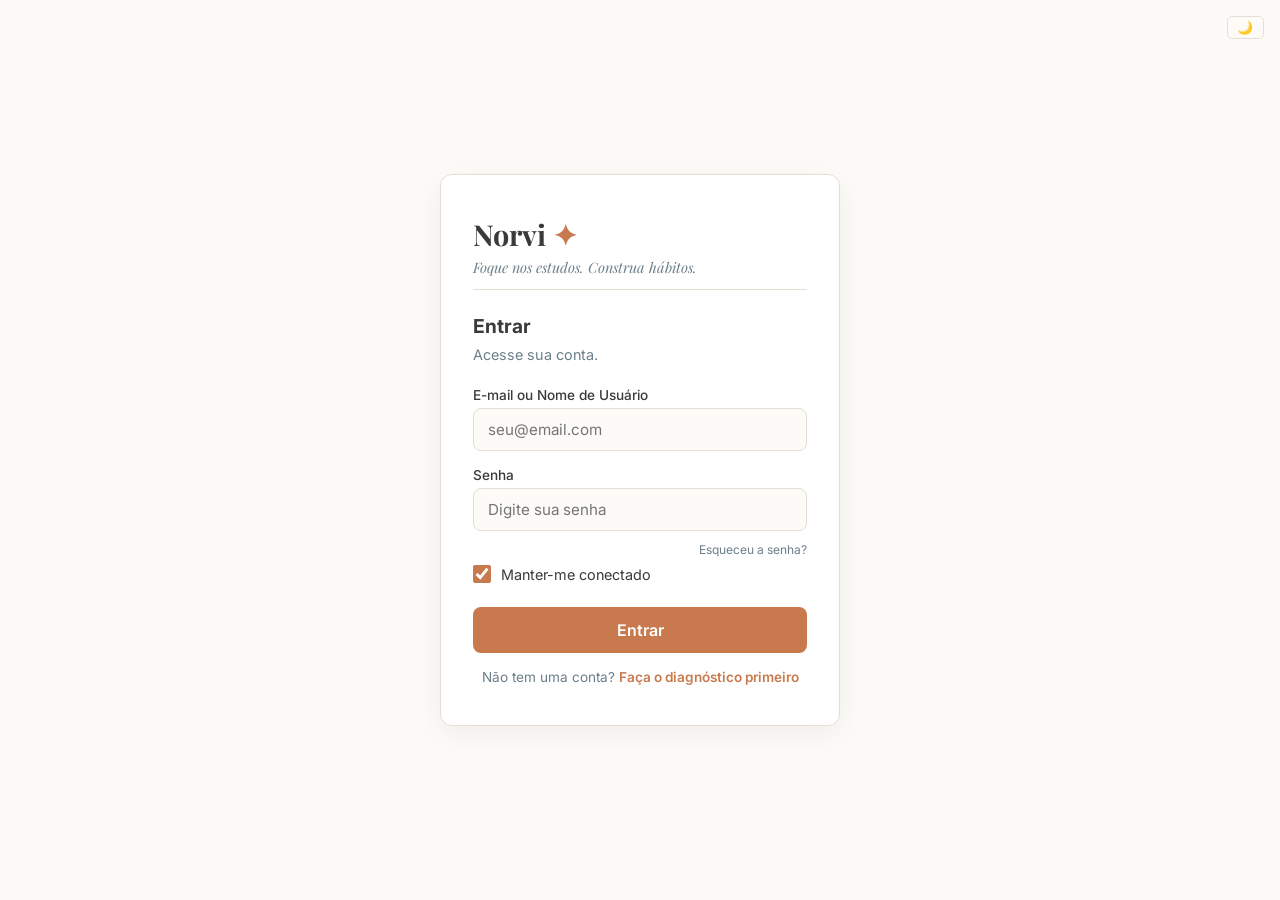
==== commit abe20ee8: "feat: sistema completo de estudo com slides e questões, todos os dashboards" ====
--- a/dashboard-admin.html
+++ b/dashboard-admin.html
@@ -8,7 +8,6 @@
     <link rel="preconnect" href="https://fonts.gstatic.com" crossorigin>
     <link href="https://fonts.googleapis.com/css2?family=Playfair+Display:ital,wght@0,400;0,700;1,400&family=Inter:wght@300;400;500;600;700&display=swap" rel="stylesheet">
     <style>
-        /* ===== MESMO ESTILO DO DASHBOARD VIP ===== */
         * {
             margin: 0;
             padding: 0;
@@ -18,7 +17,6 @@
             --off-white: #FDFBF7;
             --cinza-pedra: #3A3A3A;
             --siena-queimado: #C87A4E;
-            --verde-salvia: #8DA89B;
             --azul-cinza: #6B7F8A;
             --marrom-claro: #E6DED5;
             --fonte-titulo: 'Playfair Display', serif;
@@ -40,7 +38,6 @@
             --off-white: #1A1A1A;
             --cinza-pedra: #E8E0D8;
             --siena-queimado: #D48A5A;
-            --verde-salvia: #7A9A8A;
             --azul-cinza: #9A9A9A;
             --marrom-claro: #3A3A3A;
             --bg-body: #121212;
@@ -253,7 +250,6 @@
             font-size: 0.8rem;
             color: var(--texto-secundario);
         }
-
         .admin-stats {
             display: grid;
             grid-template-columns: repeat(auto-fit, minmax(160px, 1fr));
@@ -277,7 +273,6 @@
             font-size: 0.75rem;
             color: var(--texto-secundario);
         }
-
         .tabela-usuarios {
             width: 100%;
             border-collapse: collapse;
@@ -367,7 +362,6 @@
         .btn-acao.remover:hover {
             transform: scale(1.05);
         }
-
         .feedback-global {
             position: fixed;
             top: 5rem;
@@ -402,8 +396,7 @@
             background: var(--azul-cinza);
             color: #fff;
         }
-
-        @media (max-width:820px) {
+        @media (max-width: 820px) {
             .dashboard-grid {
                 grid-template-columns: 1fr;
             }
@@ -453,7 +446,7 @@
                 padding: 0.15rem 0.4rem;
             }
         }
-        @media (max-width:480px) {
+        @media (max-width: 480px) {
             .conteudo .page-header h2 {
                 font-size: 1.2rem;
             }
@@ -491,7 +484,6 @@
 </head>
 <body>
 
-    <!-- TOP BAR -->
     <header class="top-bar">
         <a href="dashboard-admin.html" class="logo-mini">Norvi <span>✦</span> <span style="font-size:0.6rem;color:var(--admin-cor);">ADMIN</span></a>
         <div class="top-bar-acoes">
@@ -520,33 +512,17 @@
                 </aside>
 
                 <section class="conteudo" id="conteudoPrincipal">
-
-                    <!-- PAINEL -->
                     <div id="paginaPainel">
                         <div class="page-header">
                             <h2>📊 Painel Administrativo</h2>
                             <span class="data" id="dataAtual"></span>
                         </div>
-
                         <div class="admin-stats" id="adminStats">
-                            <div class="admin-stat-card">
-                                <div class="numero" id="totalUsuarios">0</div>
-                                <div class="rotulo">Total de Usuários</div>
-                            </div>
-                            <div class="admin-stat-card">
-                                <div class="numero" id="totalVIP">0</div>
-                                <div class="rotulo">Usuários VIP</div>
-                            </div>
-                            <div class="admin-stat-card">
-                                <div class="numero" id="totalBanidos">0</div>
-                                <div class="rotulo">Usuários Banidos</div>
-                            </div>
-                            <div class="admin-stat-card">
-                                <div class="numero" id="totalAdmins">0</div>
-                                <div class="rotulo">Administradores</div>
-                            </div>
+                            <div class="admin-stat-card"><div class="numero" id="totalUsuarios">0</div><div class="rotulo">Total de Usuários</div></div>
+                            <div class="admin-stat-card"><div class="numero" id="totalVIP">0</div><div class="rotulo">Usuários VIP</div></div>
+                            <div class="admin-stat-card"><div class="numero" id="totalBanidos">0</div><div class="rotulo">Usuários Banidos</div></div>
+                            <div class="admin-stat-card"><div class="numero" id="totalAdmins">0</div><div class="rotulo">Administradores</div></div>
                         </div>
-
                         <div style="background:var(--bg-body);border-radius:var(--radius);padding:1rem;border:1px solid var(--borda);">
                             <h4 style="margin-bottom:0.5rem;font-size:0.9rem;">📋 Últimas Atividades</h4>
                             <div id="ultimasAtividades" style="font-size:0.85rem;color:var(--texto-secundario);">
@@ -556,65 +532,34 @@
                             </div>
                         </div>
                     </div>
-
-                    <!-- USUÁRIOS -->
                     <div id="paginaUsuarios" style="display:none;">
                         <div class="page-header">
                             <h2>👥 Gerenciar Usuários</h2>
                             <span class="data" id="sincronizacaoStatus">✅ Sincronizado</span>
                         </div>
-                        <p style="font-size:0.8rem;color:var(--texto-secundario);margin-bottom:1rem;">
-                            Lista de usuários reais cadastrados na plataforma. Gerencie contas, promoções e banimentos.
-                        </p>
+                        <p style="font-size:0.8rem;color:var(--texto-secundario);margin-bottom:1rem;">Lista de usuários reais cadastrados na plataforma.</p>
                         <div style="overflow-x:auto;">
                             <table class="tabela-usuarios" id="tabelaUsuarios">
-                                <thead>
-                                    <tr>
-                                        <th>#</th>
-                                        <th>Usuário</th>
-                                        <th>E-mail</th>
-                                        <th>Cargo</th>
-                                        <th>Status</th>
-                                        <th>Ações</th>
-                                    </tr>
-                                </thead>
-                                <tbody id="listaUsuarios">
-                                    <!-- Injetado via JS -->
-                                </tbody>
+                                <thead><tr><th>#</th><th>Usuário</th><th>E-mail</th><th>Cargo</th><th>Status</th><th>Ações</th></tr></thead>
+                                <tbody id="listaUsuarios"></tbody>
                             </table>
                         </div>
                         <div style="margin-top:1rem;display:flex;gap:0.8rem;flex-wrap:wrap;">
-                            <button onclick="sincronizarUsuarios()" style="padding:0.4rem 1.2rem;background:var(--sucesso);color:#fff;border:none;border-radius:0.3rem;cursor:pointer;font-weight:600;font-family:var(--fonte-corpo);">
-                                🔄 Sincronizar Agora
-                            </button>
-                            <span style="font-size:0.75rem;color:var(--texto-secundario);display:flex;align-items:center;">
-                                Última sincronização: <span id="ultimaSincronizacao" style="margin-left:0.3rem;">agora</span>
-                            </span>
+                            <button onclick="sincronizarUsuarios()" style="padding:0.4rem 1.2rem;background:var(--sucesso);color:#fff;border:none;border-radius:0.3rem;cursor:pointer;font-weight:600;font-family:var(--fonte-corpo);">🔄 Sincronizar Agora</button>
+                            <span style="font-size:0.75rem;color:var(--texto-secundario);display:flex;align-items:center;">Última sincronização: <span id="ultimaSincronizacao" style="margin-left:0.3rem;">agora</span></span>
                         </div>
                     </div>
-
-                    <!-- CONFIGURAÇÕES -->
                     <div id="paginaConfig" style="display:none;">
-                        <div class="page-header">
-                            <h2>⚙️ Configurações</h2>
-                            <span class="data">Admin</span>
-                        </div>
+                        <div class="page-header"><h2>⚙️ Configurações</h2><span class="data">Admin</span></div>
                         <div style="background:var(--bg-body);border-radius:var(--radius);padding:1.5rem;border:1px solid var(--borda);">
                             <h4 style="margin-bottom:0.5rem;">🔧 Ações do Sistema</h4>
                             <div style="display:flex;gap:0.8rem;flex-wrap:wrap;margin-top:0.5rem;">
-                                <button onclick="if(confirm('Resetar todos os dados?')){localStorage.clear();location.reload();}" style="padding:0.4rem 1rem;background:var(--erro);color:#fff;border:none;border-radius:0.3rem;cursor:pointer;font-weight:600;font-family:var(--fonte-corpo);">
-                                    Resetar Dados
-                                </button>
-                                <button onclick="sincronizarUsuarios();mostrarFeedback('🔄 Dados sincronizados com sucesso!','sucesso');" style="padding:0.4rem 1rem;background:var(--sucesso);color:#fff;border:none;border-radius:0.3rem;cursor:pointer;font-weight:600;font-family:var(--fonte-corpo);">
-                                    Sincronizar Agora
-                                </button>
-                                <button onclick="exportarDados();" style="padding:0.4rem 1rem;background:var(--azul-cinza);color:#fff;border:none;border-radius:0.3rem;cursor:pointer;font-weight:600;font-family:var(--fonte-corpo);">
-                                    Exportar Dados (JSON)
-                                </button>
+                                <button onclick="if(confirm('Resetar todos os dados?')){localStorage.clear();location.reload();}" style="padding:0.4rem 1rem;background:var(--erro);color:#fff;border:none;border-radius:0.3rem;cursor:pointer;font-weight:600;font-family:var(--fonte-corpo);">Resetar Dados</button>
+                                <button onclick="sincronizarUsuarios();mostrarFeedback('🔄 Dados sincronizados!','sucesso');" style="padding:0.4rem 1rem;background:var(--sucesso);color:#fff;border:none;border-radius:0.3rem;cursor:pointer;font-weight:600;font-family:var(--fonte-corpo);">Sincronizar Agora</button>
+                                <button onclick="exportarDados();" style="padding:0.4rem 1rem;background:var(--azul-cinza);color:#fff;border:none;border-radius:0.3rem;cursor:pointer;font-weight:600;font-family:var(--fonte-corpo);">Exportar Dados (JSON)</button>
                             </div>
                         </div>
                     </div>
-
                 </section>
             </div>
         </div>
@@ -622,29 +567,15 @@
 
     <script>
         (function() {
-            'use strict';
-
-            // ============================================================
-            // SESSÃO
-            // ============================================================
             const sessao = JSON.parse(localStorage.getItem('norvi_sessao') || '{}');
-            if (!sessao.email || sessao.tipo !== 'admin') {
-                window.location.href = 'login.html';
-                return;
-            }
-
-            // ============================================================
-            // FUNÇÃO PARA BUSCAR USUÁRIOS DO LOCALSTORAGE (APENAS REAIS)
-            // ============================================================
+            if (!sessao.email || sessao.tipo !== 'admin') { window.location.href = 'login.html'; return; }
+
             function getUsuariosReais() {
                 const usuariosStr = localStorage.getItem('norvi_usuarios');
                 const usuarios = usuariosStr ? JSON.parse(usuariosStr) : [];
-
-                // Adiciona o admin manualmente se não existir na lista
                 const adminExists = usuarios.find(u => u.email === 'admin@norvi.com');
                 if (!adminExists) {
                     usuarios.push({
-                        id: 'admin_' + Date.now(),
                         nome: 'SrPão',
                         email: 'admin@norvi.com',
                         senha: 'Reipao20114377!',
@@ -654,11 +585,8 @@
                     });
                     localStorage.setItem('norvi_usuarios', JSON.stringify(usuarios));
                 }
-
-                // Garantir que todos os usuários tenham os campos necessários
                 return usuarios.map(u => ({
                     ...u,
-                    id: u.id || 'user_' + Date.now() + '_' + Math.random().toString(36).substr(2, 6),
                     nome: u.nome || u.email.split('@')[0] || 'Usuário',
                     tipo: u.tipo || 'normal',
                     status: u.status || 'ativo',
@@ -666,9 +594,10 @@
                 }));
             }
 
-            // ============================================================
-            // FUNÇÕES DE RENDERIZAÇÃO (APENAS USUÁRIOS REAIS)
-            // ============================================================
+            function salvarUsuarios(usuarios) {
+                localStorage.setItem('norvi_usuarios', JSON.stringify(usuarios));
+            }
+
             function renderizarUsuario() {
                 const ini = sessao.nome.charAt(0).toUpperCase();
                 document.getElementById('avatarInicial').textContent = ini;
@@ -679,94 +608,56 @@
 
             function renderizarStats() {
                 const usuarios = getUsuariosReais();
-                const total = usuarios.length;
-                const vips = usuarios.filter(u => u.tipo === 'vip' && u.status !== 'banido').length;
-                const banidos = usuarios.filter(u => u.status === 'banido').length;
-                const admins = usuarios.filter(u => u.tipo === 'admin').length;
-
-                document.getElementById('totalUsuarios').textContent = total;
-                document.getElementById('totalVIP').textContent = vips;
-                document.getElementById('totalBanidos').textContent = banidos;
-                document.getElementById('totalAdmins').textContent = admins;
-
-                // Atualiza último update
-                const agora = new Date();
-                document.getElementById('ultimoUpdate').textContent =
-                    `Última atualização: ${agora.toLocaleString('pt-BR')}`;
+                document.getElementById('totalUsuarios').textContent = usuarios.length;
+                document.getElementById('totalVIP').textContent = usuarios.filter(u => u.tipo === 'vip' && u.status !==
+                    'banido').length;
+                document.getElementById('totalBanidos').textContent = usuarios.filter(u => u.status === 'banido').length;
+                document.getElementById('totalAdmins').textContent = usuarios.filter(u => u.tipo === 'admin').length;
+                document.getElementById('ultimoUpdate').textContent = 'Última atualização: ' + new Date().toLocaleString(
+                    'pt-BR');
             }
 
             function renderizarTabelaUsuarios() {
                 const tbody = document.getElementById('listaUsuarios');
                 const usuarios = getUsuariosReais();
-
                 if (usuarios.length === 0) {
-                    tbody.innerHTML = `
-                            <tr>
-                                <td colspan="6" style="text-align:center;padding:2rem;color:var(--texto-secundario);">
-                                    📭 Nenhum usuário cadastrado ainda.
-                                </td>
-                            </tr>
-                        `;
+                    tbody.innerHTML =
+                        '<tr><td colspan="6" style="text-align:center;padding:2rem;color:var(--texto-secundario);">📭 Nenhum usuário cadastrado.</td></tr>';
                     return;
                 }
-
                 tbody.innerHTML = '';
-
                 usuarios.forEach((u, index) => {
                     const tr = document.createElement('tr');
-
-                    // Número
                     const tdNum = document.createElement('td');
                     tdNum.textContent = index + 1;
                     tdNum.style.fontSize = '0.7rem';
                     tdNum.style.color = 'var(--texto-secundario)';
-
-                    // Nome
                     const tdNome = document.createElement('td');
-                    tdNome.textContent = u.nome || 'Sem nome';
-
-                    // Email
+                    tdNome.textContent = u.nome;
                     const tdEmail = document.createElement('td');
                     tdEmail.textContent = u.email;
-
-                    // Cargo
                     const tdCargo = document.createElement('td');
                     const badge = document.createElement('span');
                     badge.className = 'badge-role';
-                    if (u.tipo === 'admin') {
-                        badge.classList.add('badge-role-admin');
-                        badge.textContent = 'Admin';
-                    } else if (u.tipo === 'vip') {
-                        badge.classList.add('badge-role-vip');
-                        badge.textContent = 'VIP';
-                    } else {
-                        badge.classList.add('badge-role-normal');
-                        badge.textContent = 'Normal';
-                    }
+                    if (u.tipo === 'admin') { badge.classList.add('badge-role-admin');
+                        badge.textContent = 'Admin'; } else if (u.tipo === 'vip') { badge.classList.add(
+                            'badge-role-vip');
+                        badge.textContent = 'VIP'; } else { badge.classList.add('badge-role-normal');
+                        badge.textContent = 'Normal'; }
                     tdCargo.appendChild(badge);
-
-                    // Status
                     const tdStatus = document.createElement('td');
                     const statusBadge = document.createElement('span');
                     statusBadge.className = 'badge-role';
-                    if (u.status === 'banido') {
-                        statusBadge.classList.add('badge-role-banido');
-                        statusBadge.textContent = 'Banido';
-                    } else {
-                        statusBadge.classList.add('badge-role-normal');
-                        statusBadge.textContent = 'Ativo';
-                    }
+                    if (u.status === 'banido') { statusBadge.classList.add('badge-role-banido');
+                        statusBadge.textContent = 'Banido'; } else { statusBadge.classList.add(
+                        'badge-role-normal');
+                        statusBadge.textContent = 'Ativo'; }
                     tdStatus.appendChild(statusBadge);
-
-                    // Ações
                     const tdAcoes = document.createElement('td');
                     tdAcoes.style.display = 'flex';
                     tdAcoes.style.gap = '0.2rem';
                     tdAcoes.style.flexWrap = 'wrap';
-
                     const isSelf = u.email === sessao.email;
-
-                    // Não pode modificar o próprio admin
                     if (u.tipo === 'admin' && isSelf) {
                         const span = document.createElement('span');
                         span.style.fontSize = '0.6rem';
@@ -774,20 +665,17 @@
                         span.textContent = '👑 Você';
                         tdAcoes.appendChild(span);
                     } else if (u.tipo === 'admin' && !isSelf) {
-                        // Mostra outros admins (não pode modificar)
                         const span = document.createElement('span');
                         span.style.fontSize = '0.6rem';
                         span.style.color = 'var(--texto-secundario)';
                         span.textContent = '🔒 Admin';
                         tdAcoes.appendChild(span);
                     } else {
-                        // Promover a VIP
                         if (u.tipo !== 'vip' && u.status !== 'banido') {
                             const btn = document.createElement('button');
                             btn.className = 'btn-acao promover';
                             btn.textContent = '⬆ VIP';
-                            btn.addEventListener('click', function(e) {
-                                e.stopPropagation();
+                            btn.addEventListener('click', function() {
                                 u.tipo = 'vip';
                                 u.status = 'ativo';
                                 salvarUsuarios(usuarios);
@@ -796,14 +684,11 @@
                             });
                             tdAcoes.appendChild(btn);
                         }
-
-                        // Rebaixar de VIP
                         if (u.tipo === 'vip' && u.status !== 'banido') {
                             const btn = document.createElement('button');
                             btn.className = 'btn-acao rebaixar';
                             btn.textContent = '⬇ Normal';
-                            btn.addEventListener('click', function(e) {
-                                e.stopPropagation();
+                            btn.addEventListener('click', function() {
                                 u.tipo = 'normal';
                                 salvarUsuarios(usuarios);
                                 renderizarTudo();
@@ -811,14 +696,11 @@
                             });
                             tdAcoes.appendChild(btn);
                         }
-
-                        // Banir
                         if (u.status !== 'banido') {
                             const btn = document.createElement('button');
                             btn.className = 'btn-acao banir';
                             btn.textContent = '🚫 Banir';
-                            btn.addEventListener('click', function(e) {
-                                e.stopPropagation();
+                            btn.addEventListener('click', function() {
                                 if (confirm(`Banir ${u.nome}?`)) {
                                     u.status = 'banido';
                                     salvarUsuarios(usuarios);
@@ -828,14 +710,11 @@
                             });
                             tdAcoes.appendChild(btn);
                         }
-
-                        // Desbanir
                         if (u.status === 'banido') {
                             const btn = document.createElement('button');
                             btn.className = 'btn-acao desbanir';
                             btn.textContent = '✅ Desbanir';
-                            btn.addEventListener('click', function(e) {
-                                e.stopPropagation();
+                            btn.addEventListener('click', function() {
                                 u.status = 'ativo';
                                 salvarUsuarios(usuarios);
                                 renderizarTudo();
@@ -843,28 +722,24 @@
                             });
                             tdAcoes.appendChild(btn);
                         }
-
-                        // Remover (exceto admin)
                         if (u.tipo !== 'admin') {
                             const btn = document.createElement('button');
                             btn.className = 'btn-acao remover';
                             btn.textContent = '🗑️';
-                            btn.addEventListener('click', function(e) {
-                                e.stopPropagation();
-                                if (confirm(`Remover permanentemente ${u.nome}?`)) {
+                            btn.addEventListener('click', function() {
+                                if (confirm(`Remover ${u.nome}?`)) {
                                     const idx = usuarios.indexOf(u);
                                     if (idx > -1) {
                                         usuarios.splice(idx, 1);
                                         salvarUsuarios(usuarios);
                                         renderizarTudo();
-                                        mostrarFeedback(`🗑️ ${u.nome} removido do sistema.`, 'info');
+                                        mostrarFeedback(`🗑️ ${u.nome} removido.`, 'info');
                                     }
                                 }
                             });
                             tdAcoes.appendChild(btn);
                         }
                     }
-
                     tr.appendChild(tdNum);
                     tr.appendChild(tdNome);
                     tr.appendChild(tdEmail);
@@ -873,49 +748,36 @@
                     tr.appendChild(tdAcoes);
                     tbody.appendChild(tr);
                 });
-
-                // Atualiza timestamp da sincronização
-                const agora = new Date();
-                document.getElementById('ultimaSincronizacao').textContent =
-                    agora.toLocaleString('pt-BR');
+                document.getElementById('ultimaSincronizacao').textContent = new Date().toLocaleString('pt-BR');
                 document.getElementById('sincronizacaoStatus').textContent = '✅ Sincronizado';
             }
 
-            // ============================================================
-            // FUNÇÃO PARA SALVAR USUÁRIOS NO LOCALSTORAGE
-            // ============================================================
-            function salvarUsuarios(usuarios) {
-                // Remove o campo 'id' que é apenas para exibição
-                const usuariosParaSalvar = usuarios.map(u => {
-                    const { id, ...resto } = u;
-                    return resto;
-                });
-                localStorage.setItem('norvi_usuarios', JSON.stringify(usuariosParaSalvar));
-            }
-
-            // ============================================================
-            // FUNÇÃO DE SINCRONIZAÇÃO
-            // ============================================================
             function sincronizarUsuarios() {
                 renderizarTudo();
-                mostrarFeedback('🔄 Dados sincronizados com sucesso!', 'sucesso', 2000);
-            }
-
-            // ============================================================
-            // RENDERIZAR TUDO
-            // ============================================================
+                mostrarFeedback('🔄 Dados sincronizados!', 'sucesso', 2000);
+            }
+
             function renderizarTudo() {
                 renderizarStats();
                 renderizarTabelaUsuarios();
-                // Atualiza o status da sincronização
-                const agora = new Date();
-                document.getElementById('ultimaSincronizacao').textContent =
-                    agora.toLocaleString('pt-BR');
-            }
-
-            // ============================================================
-            // NAVEGAÇÃO
-            // ============================================================
+            }
+
+            window.sincronizarUsuarios = sincronizarUsuarios;
+            window.exportarDados = function() {
+                const usuarios = getUsuariosReais();
+                const data = { usuarios, exportado: new Date().toISOString(), total: usuarios.length };
+                const blob = new Blob([JSON.stringify(data, null, 2)], { type: 'application/json' });
+                const url = URL.createObjectURL(blob);
+                const a = document.createElement('a');
+                a.href = url;
+                a.download = 'norvi_usuarios_' + Date.now() + '.json';
+                document.body.appendChild(a);
+                a.click();
+                document.body.removeChild(a);
+                URL.revokeObjectURL(url);
+                mostrarFeedback('📥 Dados exportados!', 'sucesso');
+            };
+
             function navegarPara(pagina) {
                 const paginas = ['painel', 'usuarios', 'config'];
                 paginas.forEach(p => {
@@ -931,126 +793,66 @@
             }
 
             document.querySelectorAll('#menuNav a').forEach(link => {
-                link.addEventListener('click', function(e) {
-                    e.preventDefault();
-                    navegarPara(this.dataset.pagina);
-                });
+                link.addEventListener('click', function(e) { e.preventDefault();
+                    navegarPara(this.dataset.pagina); });
             });
 
-            // ============================================================
-            // EXPORTAR DADOS
-            // ============================================================
-            window.exportarDados = function() {
-                const usuarios = getUsuariosReais();
-                const data = {
-                    usuarios: usuarios,
-                    exportado: new Date().toISOString(),
-                    total: usuarios.length
-                };
-                const blob = new Blob([JSON.stringify(data, null, 2)], { type: 'application/json' });
-                const url = URL.createObjectURL(blob);
-                const a = document.createElement('a');
-                a.href = url;
-                a.download = 'norvi_usuarios_reais_' + Date.now() + '.json';
-                document.body.appendChild(a);
-                a.click();
-                document.body.removeChild(a);
-                URL.revokeObjectURL(url);
-                mostrarFeedback('📥 Dados exportados com sucesso!', 'sucesso');
-            };
-
-            // ============================================================
-            // TEMA
-            // ============================================================
-            function alternarTema() {
+            document.getElementById('temaBtn').addEventListener('click', function() {
                 const html = document.documentElement;
                 const atual = html.getAttribute('data-theme');
                 const novo = atual === 'dark' ? 'light' : 'dark';
                 html.setAttribute('data-theme', novo);
-                document.getElementById('temaBtn').textContent = novo === 'dark' ? '☀️' : '🌙';
+                this.textContent = novo === 'dark' ? '☀️' : '🌙';
                 localStorage.setItem('norvi_tema', novo);
-            }
+            });
             const tema = localStorage.getItem('norvi_tema') || 'light';
             document.documentElement.setAttribute('data-theme', tema);
             document.getElementById('temaBtn').textContent = tema === 'dark' ? '☀️' : '🌙';
-            document.getElementById('temaBtn').addEventListener('click', alternarTema);
-
-            // ============================================================
-            // DATA
-            // ============================================================
+
             function atualizarData() {
                 const agora = new Date();
                 const dias = ['domingo', 'segunda', 'terça', 'quarta', 'quinta', 'sexta', 'sábado'];
-                const meses = ['janeiro', 'fevereiro', 'março', 'abril', 'maio', 'junho',
-                    'julho', 'agosto', 'setembro', 'outubro', 'novembro', 'dezembro'
+                const meses = ['janeiro', 'fevereiro', 'março', 'abril', 'maio', 'junho', 'julho', 'agosto', 'setembro',
+                    'outubro', 'novembro', 'dezembro'
                 ];
                 document.getElementById('dataAtual').textContent =
                     `${dias[agora.getDay()]}, ${agora.getDate()} ${meses[agora.getMonth()]} ${agora.getFullYear()}`;
             }
 
-            // ============================================================
-            // FEEDBACK
-            // ============================================================
             let feedbackTimeout = null;
 
             function mostrarFeedback(msg, tipo = 'info', duracao = 3500) {
                 let el = document.getElementById('feedbackGlobal');
-                if (!el) {
-                    const d = document.createElement('div');
+                if (!el) { const d = document.createElement('div');
                     d.id = 'feedbackGlobal';
                     d.className = 'feedback-global';
                     document.body.appendChild(d);
-                    el = d;
-                }
+                    el = d; }
                 if (feedbackTimeout) clearTimeout(feedbackTimeout);
                 el.className = 'feedback-global';
                 el.textContent = msg;
                 void el.offsetWidth;
                 el.classList.add('visivel', tipo);
-                feedbackTimeout = setTimeout(() => {
-                    el.classList.remove('visivel');
-                    feedbackTimeout = null;
-                }, duracao);
+                feedbackTimeout = setTimeout(() => { el.classList.remove('visivel');
+                    feedbackTimeout = null; }, duracao);
             }
             window.mostrarFeedback = mostrarFeedback;
 
-            // ============================================================
-            // SAIR
-            // ============================================================
             document.querySelector('.btn-sair').addEventListener('click', function(e) {
                 e.preventDefault();
-                if (confirm('Deseja sair?')) {
-                    localStorage.removeItem('norvi_sessao');
-                    window.location.href = 'login.html';
-                }
+                if (confirm('Deseja sair?')) { localStorage.removeItem('norvi_sessao');
+                    window.location.href = 'login.html'; }
             });
 
-            // ============================================================
-            // EXPOR FUNÇÕES PARA ONCLICK
-            // ============================================================
-            window.sincronizarUsuarios = sincronizarUsuarios;
-            window.exportarDados = exportarDados;
-
-            // ============================================================
-            // INICIAR
-            // ============================================================
             renderizarUsuario();
             atualizarData();
             renderizarTudo();
-
             const hash = window.location.hash.match(/pagina=(\w+)/);
             navegarPara(hash ? hash[1] : 'painel');
-
-            window.addEventListener('hashchange', function() {
-                const h = window.location.hash.match(/pagina=(\w+)/);
-                if (h) navegarPara(h[1]);
-            });
-
-            // Sincroniza automaticamente a cada 30 segundos
+            window.addEventListener('hashchange', function() { const h = window.location.hash.match(/pagina=(\w+)/);
+                if (h) navegarPara(h[1]); });
             setInterval(sincronizarUsuarios, 30000);
-
         })();
     </script>
-
 </body>
 </html>
